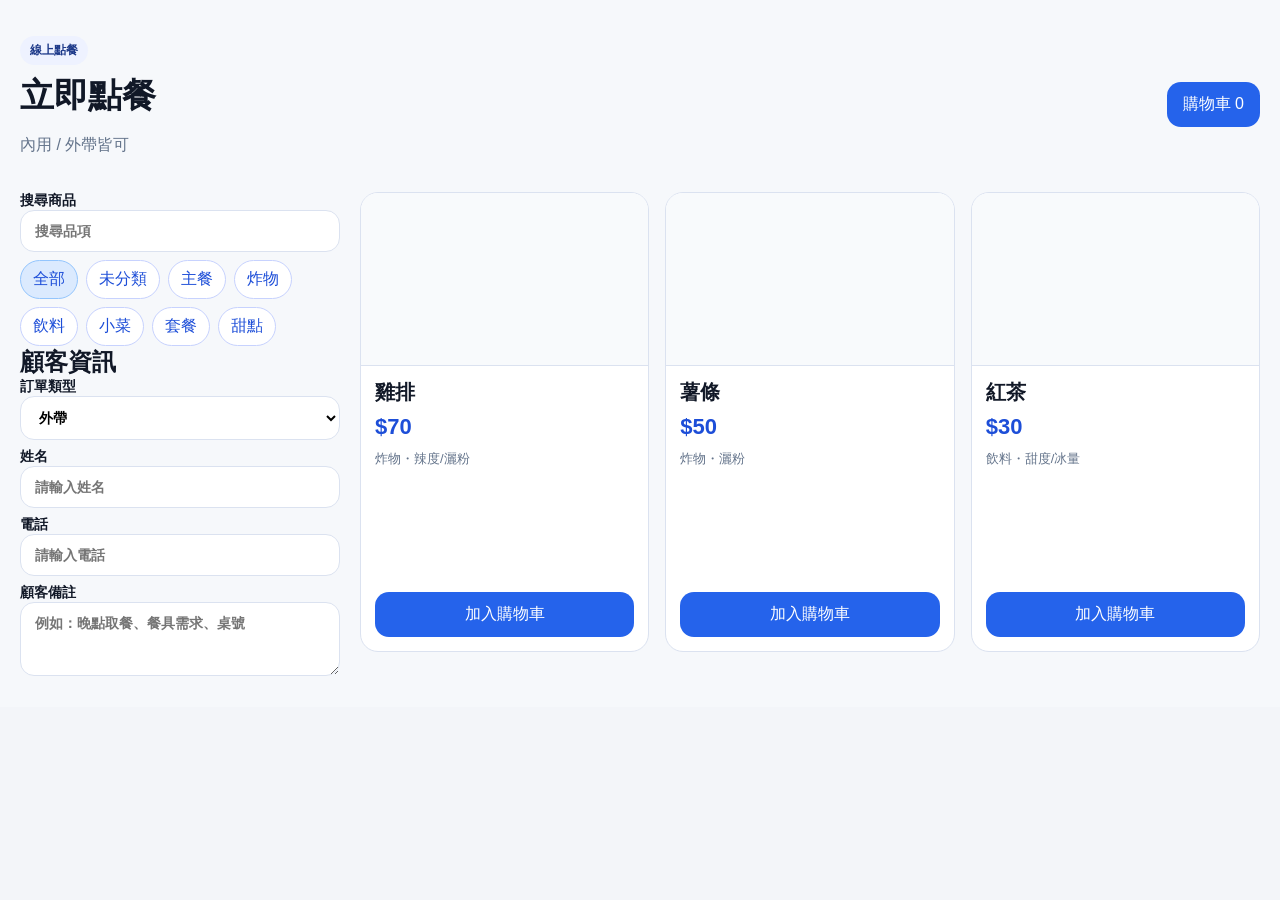
==== online-order.html @ 81461079 "Add files via upload" ====
<!doctype html>
<!-- 中文備註：給外部顧客直接使用的線上點餐頁面。 -->
<html lang="zh-Hant">
<head>
  <meta charset="UTF-8" />
  <meta name="viewport" content="width=device-width, initial-scale=1.0, viewport-fit=cover" />
  <title>線上點餐</title>
  <meta name="theme-color" content="#0f172a" />
  <link rel="stylesheet" href="styles/base.css" />
  <link rel="stylesheet" href="styles/online-order.css" />
</head>
<body>
  <div class="online-shell">
    <header class="online-hero">
      <div>
        <div class="online-badge">線上點餐</div>
        <h1 id="onlineStoreName">立即點餐</h1>
        <p id="onlineStoreMeta" class="muted">外帶 / 外送皆可</p>
      </div>
      <button id="openCartBtn" class="primary-btn online-cart-btn">購物車 <span id="cartQtyBadge">0</span></button>
    </header>

    <main class="online-layout">
      <aside class="online-left stack">
        <section class="card stack">
          <label>搜尋商品
            <input id="onlineSearchInput" placeholder="搜尋品項">
          </label>
          <div id="onlineCategoryTabs" class="online-category-tabs"></div>
        </section>

        <section class="card stack">
          <h2>顧客資訊</h2>
          <label>訂單類型
            <select id="onlineOrderType">
              <option value="外帶">外帶</option>
              <option value="外送">外送</option>
            </select>
          </label>
          <label>姓名
            <input id="onlineCustomerName" placeholder="請輸入姓名">
          </label>
          <label>電話
            <input id="onlineCustomerPhone" placeholder="請輸入電話">
          </label>
          <label>顧客備註
            <textarea id="onlineCustomerNote" rows="3" placeholder="例如：晚點取餐、餐具需求、桌號"></textarea>
          </label>
        </section>
      </aside>

      <section class="online-right">
        <div id="onlineProductGrid" class="online-product-grid"></div>
      </section>
    </main>
  </div>

  <div id="onlineCartDrawer" class="online-drawer hidden">
    <div class="online-drawer-backdrop"></div>
    <div class="online-drawer-panel">
      <div class="row between wrap">
        <h2>購物車</h2>
        <button id="closeCartBtn" class="ghost-btn">✕</button>
      </div>
      <div id="onlineCartList" class="stack"></div>
      <div class="online-summary">
        <div class="row between"><span>小計</span><strong id="onlineSubtotalText">$0</strong></div>
        <div class="row between"><span>總數量</span><strong id="onlineTotalQtyText">0</strong></div>
        <button id="submitOnlineOrderBtn" class="primary-btn full">送出訂單</button>
      </div>
    </div>
  </div>

  <div id="onlineProductModal" class="modal hidden">
    <div class="modal-backdrop"></div>
    <div class="modal-dialog wide">
      <div class="row between wrap">
        <h2 id="onlineModalTitle">商品設定</h2>
        <button id="closeOnlineProductModal" class="ghost-btn">✕</button>
      </div>
      <div id="onlineModalImageWrap" class="online-modal-image hidden"></div>
      <div id="onlineModalModules" class="stack"></div>
      <div class="stack">
        <div>
          <label>商品備註</label>
          <input id="onlineItemNoteInput" placeholder="例如：不要胡椒、先做">
        </div>
        <div class="grid2">
          <div>
            <label>數量</label>
            <input id="onlineItemQtyInput" type="number" min="1" value="1">
          </div>
          <div class="muted" id="onlineItemPricePreview" style="align-self:end;padding-bottom:12px">小計：$0</div>
        </div>
      </div>
      <div class="row between wrap">
        <button id="saveOnlineProductBtn" class="primary-btn">加入購物車</button>
        <button id="cancelOnlineProductBtn" class="secondary-btn">取消</button>
      </div>
    </div>
  </div>

  <script type="module" src="js/pages/online-order-page.js"></script>
  <div id="onlineOrderStatusOverlay" class="online-status-overlay hidden">
    <div class="online-status-card">
      <div class="online-badge">訂單處理中</div>
      <h2 id="onlineOrderStatusTitle">等待店家確認訂單</h2>
      <p id="onlineOrderStatusText" class="muted">送出後請稍候，店家確認後才算完成訂購。</p>
      <button id="closeOnlineStatusBtn" class="secondary-btn hidden">關閉</button>
    </div>
  </div>
</body>
</html>
---- styles/base.css ----
/* 中文備註：styles/base.css，此樣式檔已加入中文說明，方便後續維護。 */
:root{
  --bg:#f3f5f9; --card:#fff; --nav:#0f172a; --text:#111827; --muted:#64748b;
  --line:#dbe2f0; --primary:#2563eb; --danger:#ef4444; --ok:#10b981; --warning:#f59e0b;
  --disabled-bg:#f1f5f9; --disabled-text:#94a3b8;
}
*{box-sizing:border-box}
html,body{margin:0;padding:0;background:var(--bg);color:var(--text);font-family:-apple-system,BlinkMacSystemFont,"PingFang TC","Noto Sans TC",sans-serif}
button,input,select,textarea{font:inherit}
button{cursor:pointer;border:none;border-radius:14px;padding:12px 16px}
input,select,textarea{width:100%;padding:12px 14px;border:1px solid var(--line);border-radius:14px;background:#fff}
label{display:block;margin-bottom:8px;font-size:14px;font-weight:700}
h1,h2,h3{margin:0}
ul{margin:0;padding-left:20px}
.primary-btn{background:var(--primary);color:#fff}
.secondary-btn,.upload-btn{background:#eef2ff;color:#1e3a8a}
.danger-btn{background:#fee2e2;color:#b91c1c}
.ghost-btn{background:transparent;color:#475569;padding:8px 10px}
.full{width:100%}
.hidden{display:none !important}
.muted{color:var(--muted)}
.tag{display:inline-block;background:#eff6ff;color:#1d4ed8;border-radius:999px;padding:6px 10px;font-size:12px}
.badge{display:inline-flex;align-items:center;padding:6px 10px;border-radius:999px;font-size:12px;font-weight:700}
.badge.pending{background:#fef3c7;color:#92400e}
.badge.done{background:#dcfce7;color:#166534}
.badge.on{background:#dcfce7;color:#166534}
.badge.off{background:#fee2e2;color:#b91c1c}
.inline-check{display:flex;align-items:center;gap:10px;font-weight:700}.inline-check input{width:auto}
---- styles/online-order.css ----
/* 中文備註：線上點餐頁樣式，採用圖片菜單、分類切換、單頁購物車抽屜。 */
body{background:#f6f8fb}
.online-shell{max-width:1440px;margin:0 auto;padding:20px}
.online-hero{display:flex;justify-content:space-between;align-items:center;gap:16px;padding:16px 0 20px}
.online-badge{display:inline-block;background:#eef2ff;color:#1e3a8a;border-radius:999px;padding:6px 10px;font-size:12px;font-weight:700;margin-bottom:8px}
.online-hero h1{font-size:34px}
.online-cart-btn{white-space:nowrap}
.online-layout{display:grid;grid-template-columns:320px 1fr;gap:20px}
.online-left,.online-right{min-width:0}
.online-category-tabs{display:flex;flex-wrap:wrap;gap:8px}
.online-category-chip{background:#fff;border:1px solid #c7d2fe;color:#1d4ed8;padding:8px 12px;border-radius:999px}
.online-category-chip.active{background:#dbeafe;border-color:#93c5fd}
.online-product-grid{display:grid;grid-template-columns:repeat(auto-fill,minmax(230px,1fr));gap:16px}
.online-product-card{background:#fff;border:1px solid var(--line);border-radius:18px;overflow:hidden;display:flex;flex-direction:column}
.online-product-image{aspect-ratio:1/1;background:#f8fafc;border-bottom:1px solid var(--line)}
.online-product-image img{width:100%;height:100%;object-fit:cover;display:block}
.online-product-body{padding:14px;display:flex;flex-direction:column;gap:10px;height:100%}
.online-product-name{font-size:20px;font-weight:800;line-height:1.2}
.online-product-meta{font-size:13px;color:var(--muted)}
.online-product-price{font-size:22px;font-weight:800;color:#1d4ed8}
.online-product-footer{margin-top:auto}
.online-drawer{position:fixed;inset:0;z-index:50}
.online-drawer-backdrop{position:absolute;inset:0;background:rgba(15,23,42,.45)}
.online-drawer-panel{position:absolute;top:0;right:0;height:100%;width:min(430px,100%);background:#fff;padding:20px;display:flex;flex-direction:column;gap:16px;box-shadow:-12px 0 32px rgba(15,23,42,.15)}
.online-summary{margin-top:auto;display:flex;flex-direction:column;gap:12px;padding-top:16px;border-top:1px solid var(--line)}
.online-cart-item{border:1px solid var(--line);border-radius:16px;padding:12px;background:#fff}
.online-modal-image{margin-bottom:14px;border:1px solid var(--line);border-radius:16px;overflow:hidden;aspect-ratio:1/1;background:#f8fafc}
.online-modal-image img{width:100%;height:100%;object-fit:cover;display:block}
.online-empty{padding:32px 16px;text-align:center;color:var(--muted)}
@media (max-width:960px){
  .online-layout{grid-template-columns:1fr}
}


.online-toast{
  position:fixed;left:50%;bottom:24px;transform:translateX(-50%) translateY(20px);
  background:#0f172a;color:#fff;padding:12px 18px;border-radius:999px;
  box-shadow:0 10px 30px rgba(15,23,42,.25);opacity:0;pointer-events:none;
  transition:all .2s ease;z-index:70;font-weight:700
}
.online-toast.show{opacity:1;transform:translateX(-50%) translateY(0)}


.online-status-overlay{position:fixed;inset:0;background:rgba(15,23,42,.55);display:flex;align-items:center;justify-content:center;padding:20px;z-index:80}
.online-status-card{width:min(420px,100%);background:#fff;border-radius:20px;padding:24px;text-align:center;box-shadow:0 20px 50px rgba(15,23,42,.18)}
.online-toast{position:fixed;left:50%;bottom:24px;transform:translateX(-50%) translateY(20px);background:#0f172a;color:#fff;padding:12px 18px;border-radius:999px;box-shadow:0 10px 30px rgba(15,23,42,.25);opacity:0;pointer-events:none;transition:all .2s ease;z-index:70;font-weight:700}
.online-toast.show{opacity:1;transform:translateX(-50%) translateY(0)}
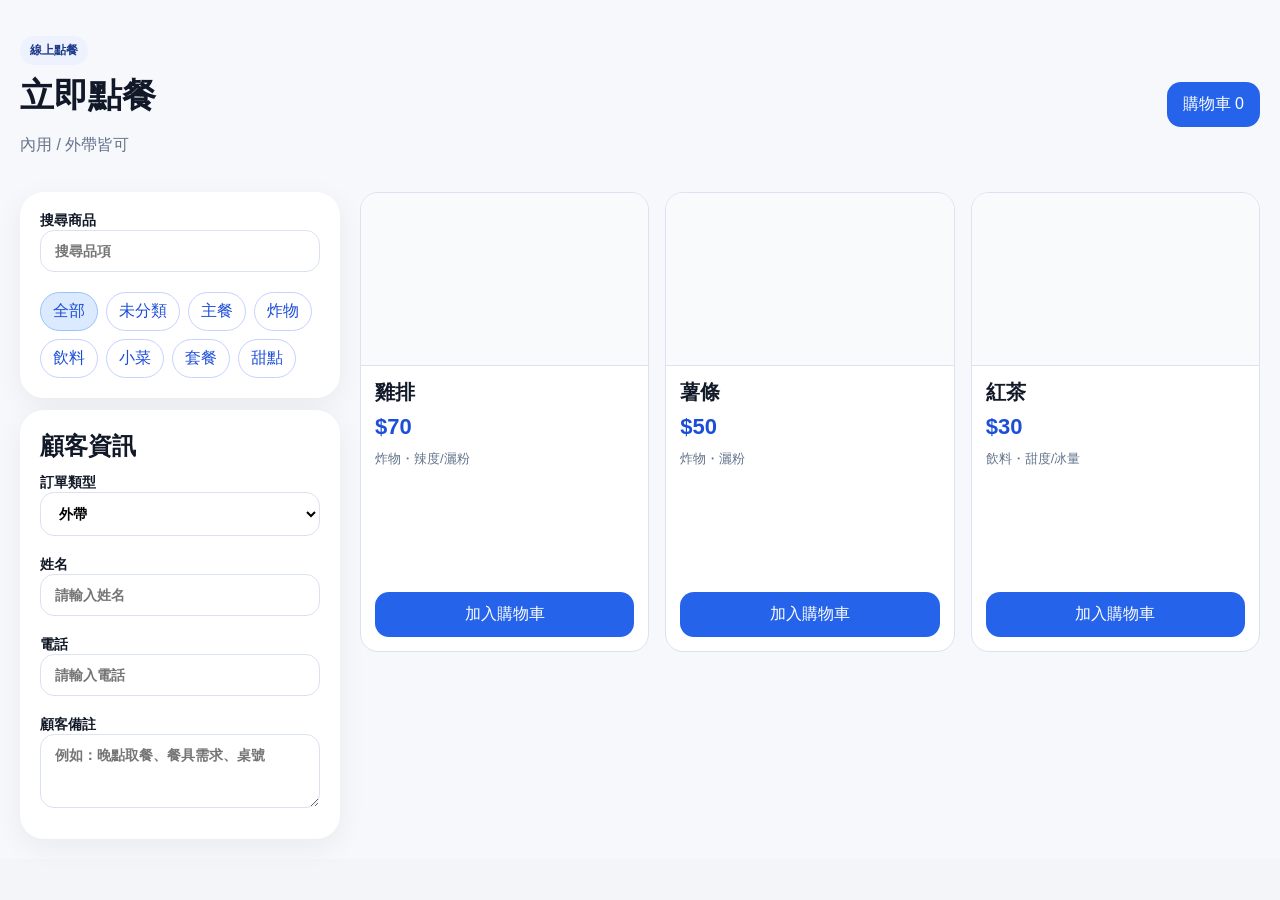
==== commit e34cec8a: "Update online-order.html" ====
--- a/online-order.html
+++ b/online-order.html
@@ -7,6 +7,8 @@
   <title>線上點餐</title>
   <meta name="theme-color" content="#0f172a" />
   <link rel="stylesheet" href="styles/base.css" />
+  <link rel="stylesheet" href="styles/layout.css" />
+  <link rel="stylesheet" href="styles/pos.css" />
   <link rel="stylesheet" href="styles/online-order.css" />
 </head>
 <body>
--- a/styles/layout.css
+++ b/styles/layout.css
@@ -0,0 +1,48 @@
+/* 中文備註：styles/layout.css，此樣式檔已加入中文說明，方便後續維護。 */
+#app{display:grid;grid-template-columns:280px 1fr;min-height:100vh}
+.sidebar{background:#0f172a;color:#fff;padding:24px;display:flex;flex-direction:column;gap:12px}
+.brand{font-size:20px;font-weight:800;margin-bottom:8px}
+.nav-btn{background:rgba(255,255,255,.08);color:#fff;text-align:left}
+.nav-btn.active,.nav-btn:hover{background:#1d4ed8}
+.main{padding:24px}
+.view{display:none}
+.view.active{display:block}
+.topbar{display:flex;align-items:flex-start;justify-content:space-between;gap:16px;margin-bottom:20px;flex-wrap:wrap}
+.topbar-actions{display:flex;gap:12px;align-items:center;flex-wrap:wrap}
+.content-grid{display:grid;grid-template-columns:1.15fr .85fr;gap:20px}
+.content-grid.one{grid-template-columns:1fr}
+.content-grid.two{grid-template-columns:1fr 1fr}
+.card{background:var(--card);border-radius:24px;padding:20px;box-shadow:0 8px 30px rgba(15,23,42,.06)}
+.row{display:flex;align-items:center}
+.row.between{justify-content:space-between}
+.row.gap{gap:12px}
+.row.wrap{flex-wrap:wrap}
+.stack{display:flex;flex-direction:column;gap:12px}
+.stack.small{gap:8px}
+.grid2{display:grid;grid-template-columns:1fr 1fr;gap:12px}
+.responsive-filters{display:grid !important;grid-template-columns:repeat(6,minmax(0,1fr));width:100%;gap:12px}
+.responsive-filters > *{min-width:0}
+.synced-filters{width:100%;align-items:stretch !important;}
+.synced-filters input,.synced-filters button,.synced-filters .upload-btn,.synced-filters select{min-height:48px}
+.list-row{display:grid;grid-template-columns:1fr auto auto;gap:12px;align-items:center;border:1px solid var(--line);border-radius:16px;padding:12px}
+.modal{position:fixed;inset:0;display:flex;align-items:center;justify-content:center;z-index:999}
+.modal-backdrop{position:absolute;inset:0;background:rgba(15,23,42,.45)}
+.modal-dialog{position:relative;background:#fff;border-radius:24px;padding:20px;max-width:720px;width:min(92vw,720px);max-height:88vh;overflow:auto;box-shadow:0 20px 60px rgba(15,23,42,.2)}
+.modal-dialog.wide{max-width:860px;width:min(94vw,860px)}
+.small-btn{padding:10px 12px;border-radius:12px}
+.toolbar{margin-bottom:16px}
+.hidden-mobile{display:block}
+@media (max-width:1280px){.responsive-filters{grid-template-columns:repeat(3,minmax(0,1fr))}}
+@media (max-width:1024px){
+  #app{grid-template-columns:1fr}
+  .sidebar{position:sticky;top:0;z-index:10;flex-direction:row;flex-wrap:wrap;padding:14px}
+  .brand{width:100%}
+  .content-grid,.content-grid.two,.grid2{grid-template-columns:1fr}
+  .main{padding:16px}
+}
+@media (max-width:768px){
+  .responsive-filters{grid-template-columns:1fr 1fr}
+}
+@media (max-width:560px){
+  .responsive-filters{grid-template-columns:1fr}
+}
--- a/styles/pos.css
+++ b/styles/pos.css
@@ -0,0 +1,36 @@
+/* 中文備註：styles/pos.css，此樣式檔已加入中文說明，方便後續維護。 */
+.category-tabs{display:flex;gap:10px;flex-wrap:wrap}
+.category-chip{background:#fff;border:1px solid #c7d2fe;color:#1d4ed8;padding:10px 16px;border-radius:999px}
+.category-chip.active{background:#dbeafe;border-color:#93c5fd}
+.product-grid{display:grid;grid-template-columns:repeat(auto-fill,minmax(160px,1fr));gap:14px}
+.product-card{border:1px solid var(--line);border-radius:18px;padding:16px;background:#fff;display:flex;flex-direction:column;gap:12px}
+.product-card h3{font-size:20px}
+.product-card .price{font-size:22px;font-weight:800;color:#1d4ed8}
+.product-card .meta{font-size:13px;color:var(--muted)}
+.product-card.disabled{opacity:.7;background:var(--disabled-bg);border-style:dashed}
+.product-card.disabled .price{color:var(--disabled-text)}
+.product-card.disabled button{background:#e2e8f0;color:#64748b;cursor:not-allowed}
+.cart-panel{display:flex;flex-direction:column}
+.cart-list{min-height:240px;display:flex;flex-direction:column;gap:12px;margin:16px 0}
+.cart-list.empty{color:var(--muted)}
+.cart-item{border:1px solid var(--line);border-radius:16px;padding:12px}
+.cart-item .name{font-weight:800}
+.cart-item .sub{font-size:13px;color:var(--muted);margin-top:4px}
+.summary{display:flex;flex-direction:column;gap:12px;margin-top:auto}
+.discount-toggle{display:grid;grid-template-columns:1fr 1fr;gap:10px}
+.discount-btn{background:#eef2ff;color:#1e3a8a;border:1px solid #c7d2fe}
+.discount-btn.active{background:#2563eb;color:#fff;border-color:#2563eb}
+.module-block{border:1px solid var(--line);border-radius:18px;padding:14px;background:#fff}
+.module-header{display:flex;justify-content:space-between;gap:12px;align-items:flex-start;flex-wrap:wrap}
+.option-list{display:grid;grid-template-columns:1fr;gap:10px;margin-top:10px}
+.option-chip{display:flex;justify-content:space-between;align-items:center;gap:12px;border:1px solid var(--line);border-radius:16px;padding:14px;background:#fff}
+.option-chip.active{border-color:#2563eb;background:#eff6ff}
+.payment-grid{display:grid;grid-template-columns:1fr 1fr;gap:12px;margin-top:16px}
+.pay-btn{background:#eff6ff;color:#1d4ed8;padding:18px;font-weight:800}
+.pay-btn.pending{background:#fef3c7;color:#92400e}
+@media (max-width:768px){.discount-toggle,.payment-grid{grid-template-columns:1fr}}
+.product-card-image-wrap{width:100%;aspect-ratio:1/1;overflow:hidden;border-radius:14px;background:#f8fafc;border:1px solid var(--line)}
+.product-card-image{width:100%;height:100%;object-fit:cover;display:block}
+
+.product-card{overflow:hidden}
+.product-card h3{line-height:1.2}
